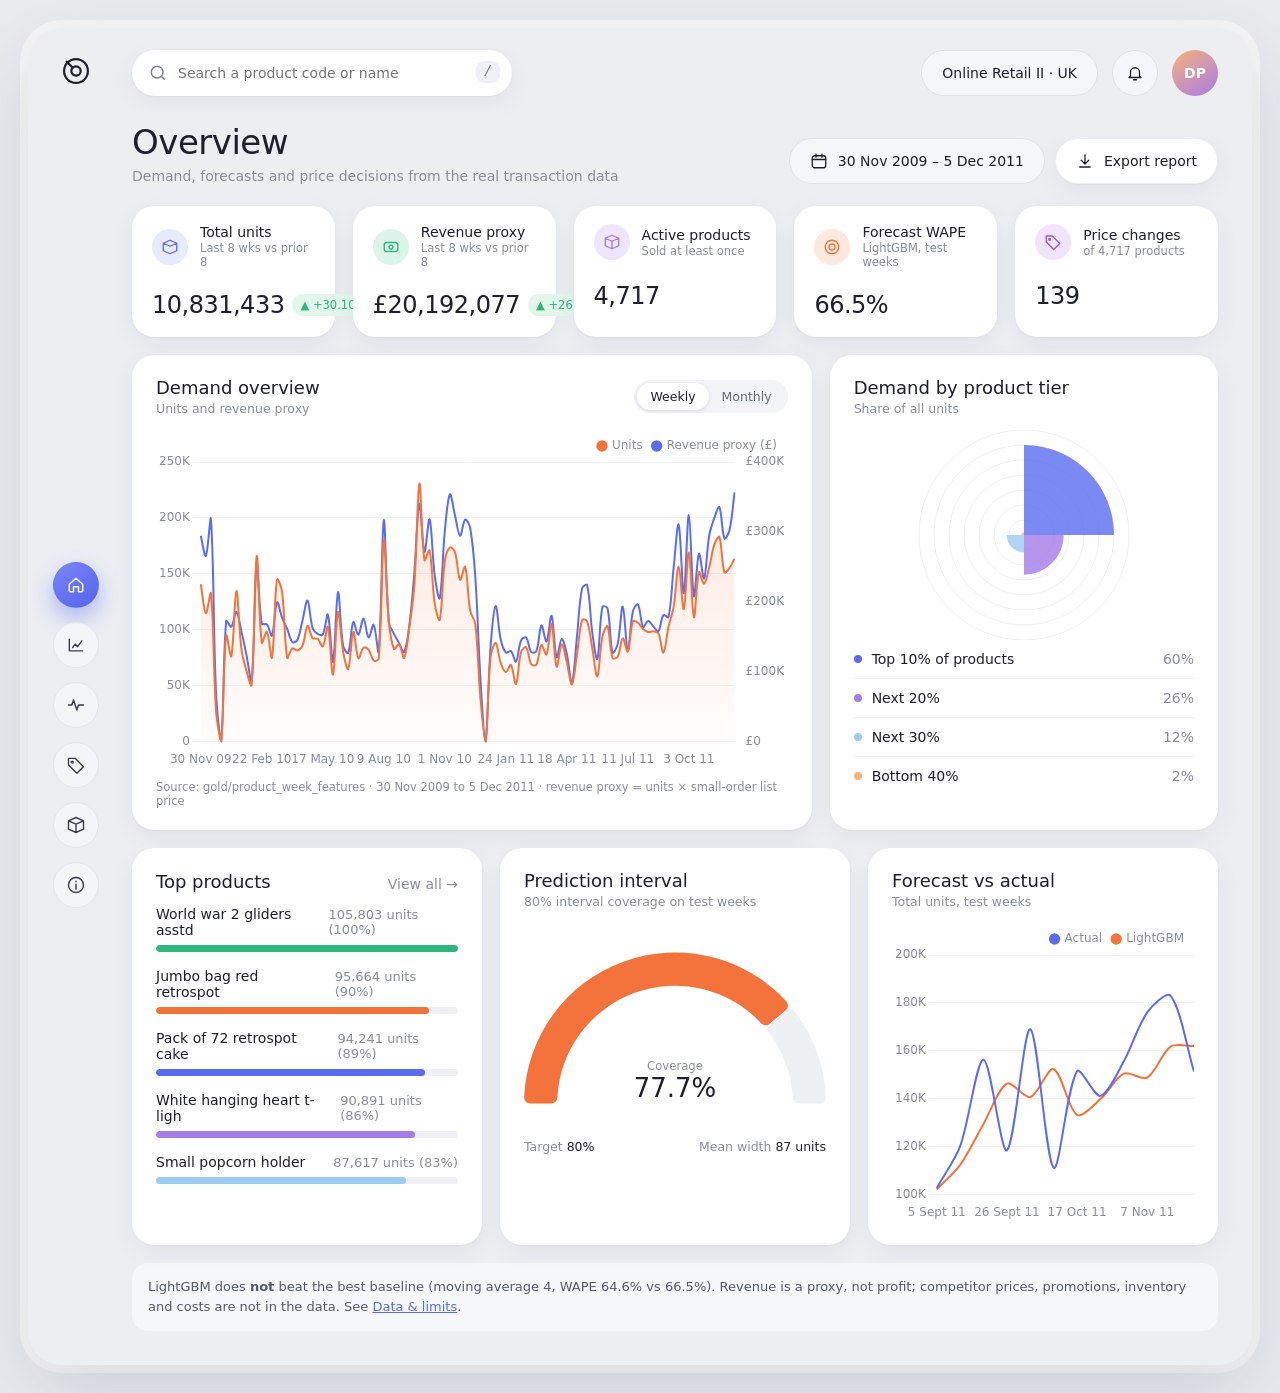
==== site/index.html @ 9e286042 "Add multi-page website dashboard (site/) with data export Co-Authored-By: Claude Sonnet 5.5 <noreply" ====
<!doctype html><html lang="en"><head><meta charset="utf-8"><meta name="viewport" content="width=device-width,initial-scale=1">
<title>Overview · Dynamic Pricing Analytics</title><link rel="stylesheet" href="assets/style.css">
<script src="vendor/chart.umd.js"></script><script src="data/overview.js"></script><script src="data/forecast.js"></script><script src="data/pricing.js"></script><script src="data/products.js"></script><script src="assets/app.js"></script></head><body>
<script src="assets/index.js"></script></body></html>
---- site/assets/style.css ----
:root{
  --bg:#e9eaee; --shell:#eceef2; --card:#fff; --ink:#1d1f2a; --muted:#8a8e9c; --line:#eef0f4;
  --orange:#f4733c; --indigo:#5b6cf0; --violet:#a77be8; --sky:#9ccbf4; --peach:#f8b27a; --green:#2fb67c; --red:#ef4d4d;
  --shadow:0 1px 2px rgba(30,35,60,.04),0 8px 24px rgba(30,35,60,.05);
  --radius:22px;
}
*{box-sizing:border-box}
html,body{margin:0;height:100%}
body{background:var(--bg);color:var(--ink);font-family:"Outfit","Urbanist","Inter",ui-sans-serif,system-ui,-apple-system,"Segoe UI",Roboto,sans-serif;font-size:14px;-webkit-font-smoothing:antialiased}
.stage{min-height:100%;padding:28px}
.shell{max-width:1480px;margin:0 auto;background:var(--shell);border-radius:34px;box-shadow:0 30px 70px rgba(40,45,70,.12),0 0 0 8px rgba(255,255,255,.55);display:grid;grid-template-columns:96px 1fr;min-height:calc(100vh - 56px);overflow:hidden}
.rail{display:flex;flex-direction:column;align-items:center;padding:26px 0;gap:14px}
.logo{width:34px;height:34px;margin-bottom:28px}
.rail nav{display:flex;flex-direction:column;gap:14px;margin:auto 0}
.nav-btn{width:46px;height:46px;border-radius:50%;background:#f4f5f8;border:1px solid #e3e5ec;display:grid;place-items:center;color:#3a3d4d;position:relative;transition:.2s;text-decoration:none}
.nav-btn:hover{background:#fff;transform:translateY(-1px)}
.nav-btn.active{background:linear-gradient(145deg,#7a86f6,#5563ee);color:#fff;border-color:transparent;box-shadow:0 10px 22px rgba(91,108,240,.45)}
.nav-btn svg{width:20px;height:20px;stroke:currentColor;fill:none;stroke-width:1.7;stroke-linecap:round;stroke-linejoin:round}
.nav-btn .tip{position:absolute;left:58px;background:#1d1f2a;color:#fff;padding:5px 10px;border-radius:8px;font-size:12px;white-space:nowrap;opacity:0;pointer-events:none;transition:.15s;z-index:20}
.nav-btn:hover .tip{opacity:1}
.main{padding:22px 34px 34px 8px;min-width:0}
.topbar{display:flex;align-items:center;gap:14px;margin-bottom:26px}
.search{flex:0 1 380px;position:relative}
.search input{width:100%;height:46px;border-radius:30px;border:0;background:#fff;padding:0 60px 0 46px;font:inherit;color:var(--ink);box-shadow:var(--shadow);outline:none}
.search svg{position:absolute;left:16px;top:13px;width:20px;height:20px;stroke:#7b7f8f;fill:none;stroke-width:1.7}
.search kbd{position:absolute;right:12px;top:11px;background:#f0f1f5;border-radius:8px;padding:3px 8px;font:12px inherit;color:#777b8a}
.results{position:absolute;top:52px;left:0;right:0;background:#fff;border-radius:18px;box-shadow:0 18px 40px rgba(30,35,60,.16);padding:6px;z-index:30;display:none;max-height:360px;overflow:auto}
.results a{display:flex;justify-content:space-between;gap:10px;padding:9px 12px;border-radius:12px;color:var(--ink);text-decoration:none}
.results a:hover{background:#f3f4f8}
.results small{color:var(--muted)}
.spacer{flex:1}
.pill{height:46px;border-radius:30px;background:#f5f6f9;border:1px solid #dfe1e8;padding:0 20px;display:inline-flex;align-items:center;gap:10px;font:inherit;color:var(--ink);cursor:default}
.pill.btn{cursor:pointer;background:#fff;box-shadow:var(--shadow);border-color:#eceef3}
.pill.btn:hover{background:#fafbff}
.pill svg{width:18px;height:18px;stroke:currentColor;fill:none;stroke-width:1.7;stroke-linecap:round;stroke-linejoin:round}
.round{width:46px;height:46px;padding:0;justify-content:center}
.avatar{width:46px;height:46px;border-radius:50%;background:linear-gradient(145deg,#f8b27a,#a77be8);color:#fff;display:grid;place-items:center;font-weight:600}
.page-head{display:flex;align-items:flex-end;justify-content:space-between;gap:20px;margin-bottom:22px;flex-wrap:wrap}
h1{font-size:34px;font-weight:500;margin:0;letter-spacing:-.5px}
.sub{color:var(--muted);margin-top:6px}
.page-actions{display:flex;gap:10px;flex-wrap:wrap}
.grid{display:grid;gap:18px}
.g5{grid-template-columns:repeat(5,1fr)}
.g4{grid-template-columns:repeat(4,1fr)}
.g3{grid-template-columns:repeat(3,1fr)}
.g2{grid-template-columns:1fr 1fr}
.g-wide{grid-template-columns:1.75fr 1fr}
.mt{margin-top:18px}
.card{background:var(--card);border-radius:var(--radius);padding:22px 24px;box-shadow:var(--shadow);min-width:0}
.card h3{font-size:18px;font-weight:500;margin:0}
.card-head{display:flex;align-items:center;justify-content:space-between;gap:12px;margin-bottom:14px}
.card-sub{color:var(--muted);font-size:12.5px;margin-top:3px}
.kpi{padding:18px 20px}
.kpi-top{display:flex;align-items:center;gap:12px}
.chip{width:36px;height:36px;border-radius:50%;display:grid;place-items:center;flex:none}
.chip svg{width:18px;height:18px;stroke:currentColor;fill:none;stroke-width:1.8;stroke-linecap:round;stroke-linejoin:round}
.chip.b{background:#e8ebfd;color:var(--indigo)} .chip.g{background:#dcf4ea;color:var(--green)}
.chip.p{background:#efe6fc;color:var(--violet)} .chip.o{background:#fde9de;color:var(--orange)} .chip.v{background:#f1e4fb;color:#9b59d0}
.kpi-name{font-size:14px}
.kpi-sub{font-size:11.5px;color:var(--muted);margin-top:1px}
.kpi-val{display:flex;align-items:center;justify-content:space-between;margin-top:22px;gap:8px}
.kpi-val b{font-size:24px;font-weight:500;letter-spacing:-.5px}
.kpi-val b i{font-style:normal;color:#a6a9b6}
.delta{font-size:11.5px;padding:4px 8px;border-radius:20px;display:inline-flex;gap:4px;align-items:center;white-space:nowrap}
.delta.up{background:#e3f6ec;color:var(--green)} .delta.down{background:#fde7e7;color:var(--red)} .delta.flat{background:#eef0f4;color:var(--muted)}
.seg{display:inline-flex;background:#f3f4f8;border-radius:20px;padding:3px}
.seg button{border:0;background:transparent;font:inherit;font-size:12.5px;padding:6px 13px;border-radius:17px;color:#666a7a;cursor:pointer}
.seg button.on{background:#fff;color:var(--ink);box-shadow:0 1px 4px rgba(30,35,60,.12)}
select,.select{height:36px;border-radius:18px;border:1px solid #e3e5ec;background:#fff;padding:0 14px;font:inherit;font-size:13px;color:var(--ink);outline:none}
.chart{position:relative;height:300px}
.chart.sm{height:210px} .chart.lg{height:340px}
.legend{display:flex;flex-direction:column;gap:0}
.legend .row{display:flex;align-items:center;gap:10px;padding:11px 0;border-bottom:1px solid var(--line)}
.legend .row:last-child{border:0}
.legend .dot{width:8px;height:8px;border-radius:50%}
.legend .row span:last-child{margin-left:auto;color:var(--muted)}
.bars{display:flex;flex-direction:column;gap:16px}
.bar-row .l{display:flex;justify-content:space-between;align-items:center;margin-bottom:7px;gap:10px}
.bar-row .l b{font-weight:500}
.bar-row .l span{color:var(--muted);font-size:13px}
.track{height:7px;border-radius:6px;background:#eef0f4;overflow:hidden}
.fill{height:100%;border-radius:6px}
.gauge{position:relative;height:210px}
.gauge-center{position:absolute;left:0;right:0;bottom:30px;text-align:center}
.gauge-center small{color:var(--muted);display:block}
.gauge-center b{font-size:26px;font-weight:500}
.gauge-foot{display:flex;justify-content:space-between;color:var(--muted);font-size:12.5px;margin-top:6px}
.gauge-foot b{color:var(--ink);font-weight:500}
table{width:100%;border-collapse:collapse}
th{font-weight:400;color:var(--muted);text-align:left;font-size:12.5px;padding:10px 12px;border-bottom:1px solid var(--line);white-space:nowrap;cursor:pointer;user-select:none}
th.num,td.num{text-align:right}
td{padding:12px;border-bottom:1px solid var(--line);font-size:13.5px}
tbody tr{cursor:pointer;transition:.12s}
tbody tr:hover{background:#f7f8fc}
tbody tr.sel{background:#eef0fe}
.tag{display:inline-block;padding:3px 10px;border-radius:14px;font-size:12px}
.tag.hold{background:#eef0f4;color:#666a7a}.tag.up{background:#e3f6ec;color:var(--green)}.tag.down{background:#fde9de;color:#d4561f}
.tag.High{background:#e3f6ec;color:var(--green)}.tag.Medium{background:#fff1d6;color:#b47a0c}.tag.Low{background:#fde7e7;color:var(--red)}
.table-wrap{overflow:auto;max-height:560px}
.toolbar{display:flex;gap:10px;align-items:center;flex-wrap:wrap;margin-bottom:14px}
.toolbar input[type=text]{height:36px;border-radius:18px;border:1px solid #e3e5ec;padding:0 14px;font:inherit;font-size:13px;min-width:210px;outline:none}
.pager{display:flex;align-items:center;gap:10px;justify-content:flex-end;margin-top:12px;color:var(--muted);font-size:12.5px}
.pager button{border:1px solid #e3e5ec;background:#fff;border-radius:16px;height:32px;padding:0 14px;font:inherit;cursor:pointer}
.pager button:disabled{opacity:.4;cursor:default}
.note{background:#f6f7fb;border-radius:16px;padding:14px 16px;color:#555a6b;line-height:1.55;font-size:13px}
.note.warn{background:#fff6e8;color:#7a5410}
.stat-line{display:flex;justify-content:space-between;padding:11px 0;border-bottom:1px solid var(--line)}
.stat-line:last-child{border:0}.stat-line span:first-child{color:var(--muted)}
.range{width:100%;accent-color:var(--indigo)}
.sim-out{display:grid;grid-template-columns:1fr 1fr;gap:12px;margin-top:14px}
.sim-out div{background:#f6f7fb;border-radius:16px;padding:12px 14px}
.sim-out small{color:var(--muted);display:block;margin-bottom:4px}.sim-out b{font-weight:500;font-size:19px}
.badge-ok{color:var(--green)}.badge-no{color:var(--red)}
.src{color:var(--muted);font-size:11.5px;margin-top:10px}
.empty{color:var(--muted);padding:40px;text-align:center}
@media(max-width:1200px){.g5{grid-template-columns:repeat(3,1fr)}.g-wide,.g3,.g2,.g4{grid-template-columns:1fr 1fr}}
@media(max-width:820px){.stage{padding:0}.shell{border-radius:0;grid-template-columns:1fr;box-shadow:none}.rail{flex-direction:row;padding:12px;justify-content:center}.rail nav{flex-direction:row;margin:0}.logo{display:none}.main{padding:12px 16px 30px}.g5,.g-wide,.g3,.g2,.g4{grid-template-columns:1fr}.search{flex:1}.topbar .pill:not(.round):not(.btn){display:none}h1{font-size:28px}}
a{color:var(--indigo)}
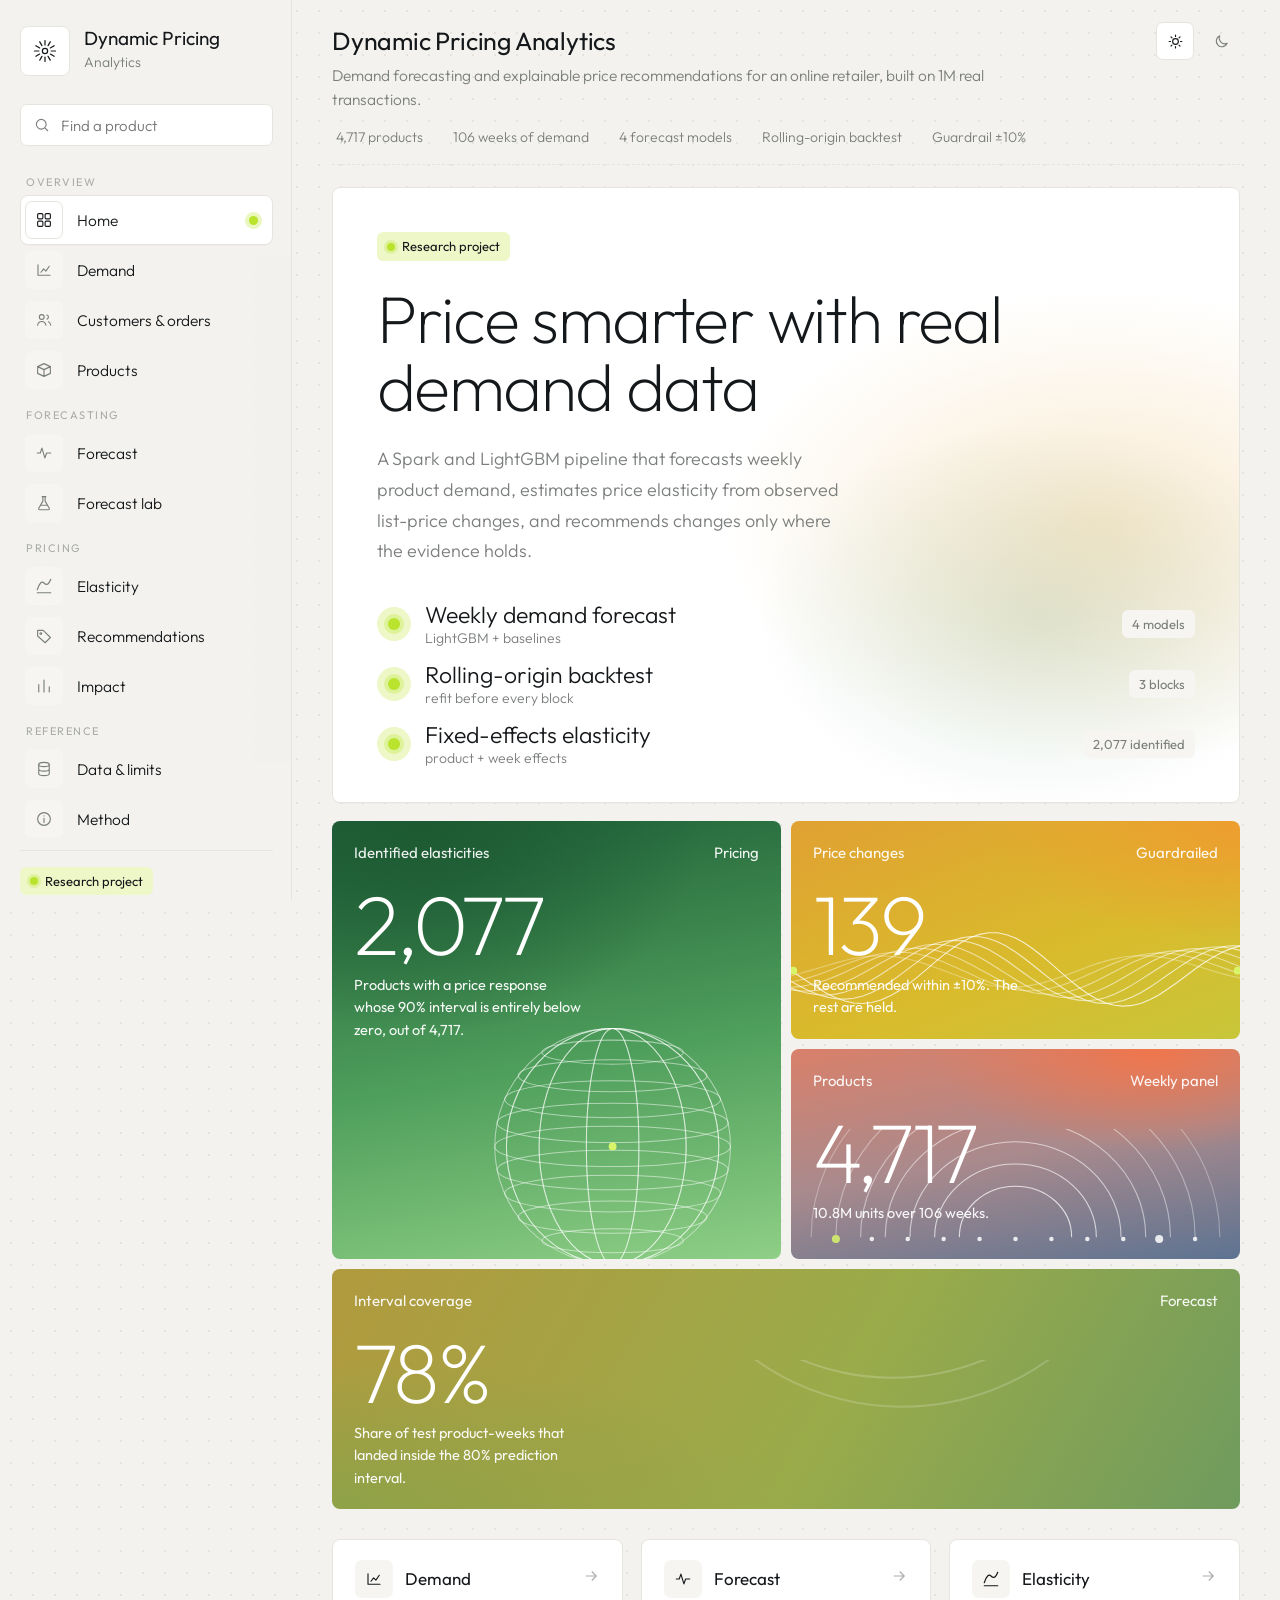
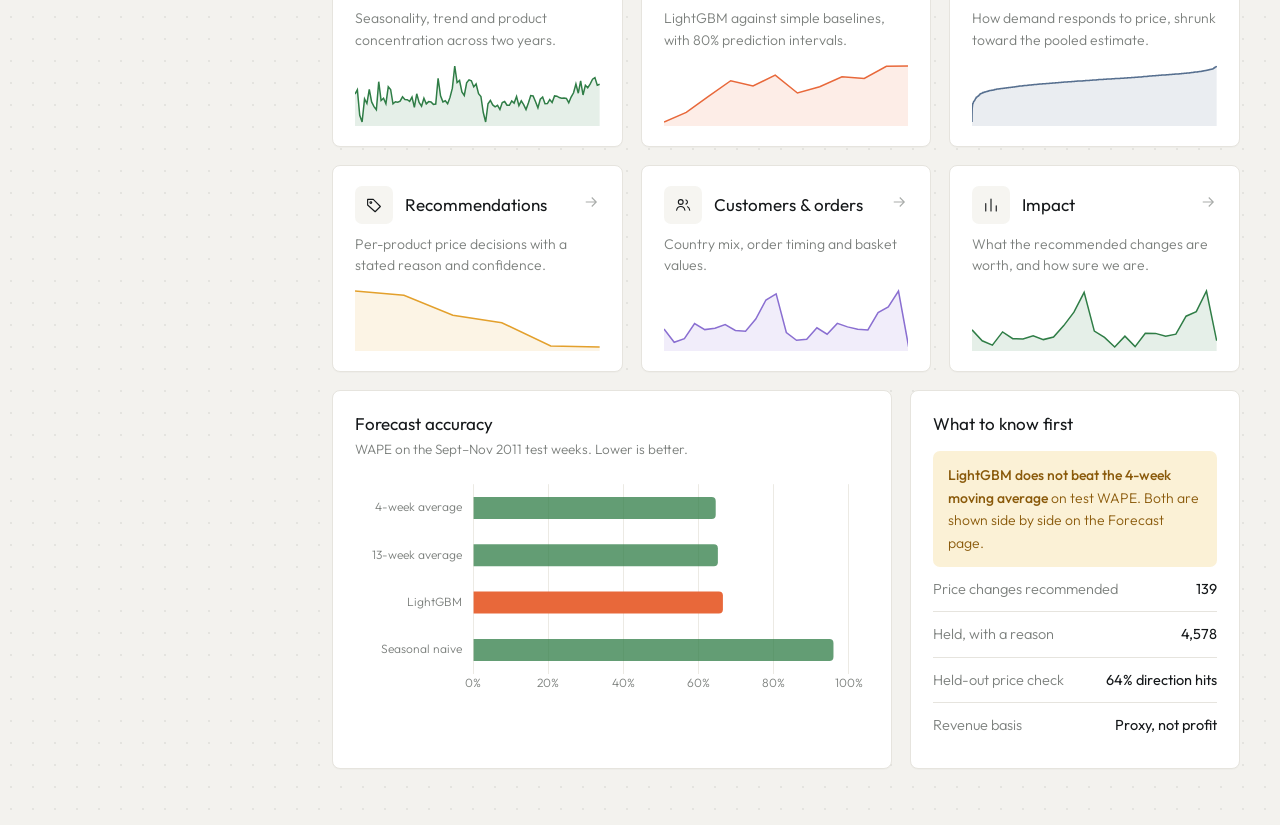
==== commit 58a48681: "Redesign website: 11 pages, new theme, light/dark, many more visuals Co-Authored-By: Claude Sonnet 5" ====
--- a/site/index.html
+++ b/site/index.html
@@ -1,4 +1 @@
-<!doctype html><html lang="en"><head><meta charset="utf-8"><meta name="viewport" content="width=device-width,initial-scale=1">
-<title>Overview · Dynamic Pricing Analytics</title><link rel="stylesheet" href="assets/style.css">
-<script src="vendor/chart.umd.js"></script><script src="data/overview.js"></script><script src="data/forecast.js"></script><script src="data/pricing.js"></script><script src="data/products.js"></script><script src="assets/app.js"></script></head><body>
-<script src="assets/index.js"></script></body></html>
+<!doctype html><html lang="en"><head><meta charset="utf-8"><meta name="viewport" content="width=device-width,initial-scale=1"><title>Home · Dynamic Pricing Analytics</title><link rel="preconnect" href="https://fonts.googleapis.com"><link rel="stylesheet" href="https://fonts.googleapis.com/css2?family=Outfit:wght@200;300;400;500&display=swap"><link rel="stylesheet" href="assets/style.css"><script src="vendor/chart.umd.js"></script><script src="data/overview.js"></script><script src="data/forecast.js"></script><script src="data/pricing.js"></script><script src="data/customers.js"></script><script src="data/search.js"></script><script src="assets/app.js"></script></head><body><script src="assets/index.js"></script></body></html>
--- a/site/assets/style.css
+++ b/site/assets/style.css
@@ -1,118 +1,159 @@
+/* Layout concept: quiet warm-paper workspace, labelled sidebar, thin light type, gradient stat tiles with line art. */
 :root{
-  --bg:#e9eaee; --shell:#eceef2; --card:#fff; --ink:#1d1f2a; --muted:#8a8e9c; --line:#eef0f4;
-  --orange:#f4733c; --indigo:#5b6cf0; --violet:#a77be8; --sky:#9ccbf4; --peach:#f8b27a; --green:#2fb67c; --red:#ef4d4d;
-  --shadow:0 1px 2px rgba(30,35,60,.04),0 8px 24px rgba(30,35,60,.05);
-  --radius:22px;
+  --bg:#f3f2ee; --dot:rgba(30,35,30,.07); --card:#ffffff; --soft:#f6f5f1; --border:#e6e4de; --grid:#eceae4;
+  --ink:#15181a; --muted:#7b7f7c; --faint:#a9acaa;
+  --lime:#b9e32d; --lime-soft:#eef7c8; --green:#2f7d46; --green-d:#1e5a33; --orange:#e8683a; --amber:#e3a02c; --slate:#566f8f; --red:#d4453d; --violet:#8a6fd1;
+  --warn-bg:#fbf1d6; --warn-ink:#8a5a0b; --ok-bg:#e5f3dc; --ok-ink:#2c6a2f; --bad-bg:#fbe4e1; --bad-ink:#a83630;
+  --tile-text:#fff; --shadow:0 1px 0 rgba(20,25,20,.02);
+  --font:"Outfit","Urbanist","Inter",ui-sans-serif,system-ui,-apple-system,"Segoe UI",Roboto,sans-serif;
 }
+@media (prefers-color-scheme: dark){:root:not([data-theme="light"]){
+  --bg:#111312; --dot:rgba(255,255,255,.055); --card:#191c1a; --soft:#1f2321; --border:#2a2f2c; --grid:#262b28;
+  --ink:#eceee9; --muted:#8f958f; --faint:#6b716c;
+  --lime:#c4ec3a; --lime-soft:#2b3315; --green:#5fb877; --green-d:#7fd196; --orange:#f07d52; --amber:#eab04a; --slate:#8aa6c9; --red:#ef6a61; --violet:#a891e6;
+  --warn-bg:#2f2813; --warn-ink:#e8c46c; --ok-bg:#1d2d1d; --ok-ink:#9bd69b; --bad-bg:#33201e; --bad-ink:#f09a93; --shadow:none; color-scheme:dark}}
+:root[data-theme="dark"]{
+  --bg:#111312; --dot:rgba(255,255,255,.055); --card:#191c1a; --soft:#1f2321; --border:#2a2f2c; --grid:#262b28;
+  --ink:#eceee9; --muted:#8f958f; --faint:#6b716c;
+  --lime:#c4ec3a; --lime-soft:#2b3315; --green:#5fb877; --green-d:#7fd196; --orange:#f07d52; --amber:#eab04a; --slate:#8aa6c9; --red:#ef6a61; --violet:#a891e6;
+  --warn-bg:#2f2813; --warn-ink:#e8c46c; --ok-bg:#1d2d1d; --ok-ink:#9bd69b; --bad-bg:#33201e; --bad-ink:#f09a93; --shadow:none; color-scheme:dark}
 *{box-sizing:border-box}
-html,body{margin:0;height:100%}
-body{background:var(--bg);color:var(--ink);font-family:"Outfit","Urbanist","Inter",ui-sans-serif,system-ui,-apple-system,"Segoe UI",Roboto,sans-serif;font-size:14px;-webkit-font-smoothing:antialiased}
-.stage{min-height:100%;padding:28px}
-.shell{max-width:1480px;margin:0 auto;background:var(--shell);border-radius:34px;box-shadow:0 30px 70px rgba(40,45,70,.12),0 0 0 8px rgba(255,255,255,.55);display:grid;grid-template-columns:96px 1fr;min-height:calc(100vh - 56px);overflow:hidden}
-.rail{display:flex;flex-direction:column;align-items:center;padding:26px 0;gap:14px}
-.logo{width:34px;height:34px;margin-bottom:28px}
-.rail nav{display:flex;flex-direction:column;gap:14px;margin:auto 0}
-.nav-btn{width:46px;height:46px;border-radius:50%;background:#f4f5f8;border:1px solid #e3e5ec;display:grid;place-items:center;color:#3a3d4d;position:relative;transition:.2s;text-decoration:none}
-.nav-btn:hover{background:#fff;transform:translateY(-1px)}
-.nav-btn.active{background:linear-gradient(145deg,#7a86f6,#5563ee);color:#fff;border-color:transparent;box-shadow:0 10px 22px rgba(91,108,240,.45)}
-.nav-btn svg{width:20px;height:20px;stroke:currentColor;fill:none;stroke-width:1.7;stroke-linecap:round;stroke-linejoin:round}
-.nav-btn .tip{position:absolute;left:58px;background:#1d1f2a;color:#fff;padding:5px 10px;border-radius:8px;font-size:12px;white-space:nowrap;opacity:0;pointer-events:none;transition:.15s;z-index:20}
-.nav-btn:hover .tip{opacity:1}
-.main{padding:22px 34px 34px 8px;min-width:0}
-.topbar{display:flex;align-items:center;gap:14px;margin-bottom:26px}
-.search{flex:0 1 380px;position:relative}
-.search input{width:100%;height:46px;border-radius:30px;border:0;background:#fff;padding:0 60px 0 46px;font:inherit;color:var(--ink);box-shadow:var(--shadow);outline:none}
-.search svg{position:absolute;left:16px;top:13px;width:20px;height:20px;stroke:#7b7f8f;fill:none;stroke-width:1.7}
-.search kbd{position:absolute;right:12px;top:11px;background:#f0f1f5;border-radius:8px;padding:3px 8px;font:12px inherit;color:#777b8a}
-.results{position:absolute;top:52px;left:0;right:0;background:#fff;border-radius:18px;box-shadow:0 18px 40px rgba(30,35,60,.16);padding:6px;z-index:30;display:none;max-height:360px;overflow:auto}
-.results a{display:flex;justify-content:space-between;gap:10px;padding:9px 12px;border-radius:12px;color:var(--ink);text-decoration:none}
-.results a:hover{background:#f3f4f8}
-.results small{color:var(--muted)}
-.spacer{flex:1}
-.pill{height:46px;border-radius:30px;background:#f5f6f9;border:1px solid #dfe1e8;padding:0 20px;display:inline-flex;align-items:center;gap:10px;font:inherit;color:var(--ink);cursor:default}
-.pill.btn{cursor:pointer;background:#fff;box-shadow:var(--shadow);border-color:#eceef3}
-.pill.btn:hover{background:#fafbff}
-.pill svg{width:18px;height:18px;stroke:currentColor;fill:none;stroke-width:1.7;stroke-linecap:round;stroke-linejoin:round}
-.round{width:46px;height:46px;padding:0;justify-content:center}
-.avatar{width:46px;height:46px;border-radius:50%;background:linear-gradient(145deg,#f8b27a,#a77be8);color:#fff;display:grid;place-items:center;font-weight:600}
-.page-head{display:flex;align-items:flex-end;justify-content:space-between;gap:20px;margin-bottom:22px;flex-wrap:wrap}
-h1{font-size:34px;font-weight:500;margin:0;letter-spacing:-.5px}
-.sub{color:var(--muted);margin-top:6px}
-.page-actions{display:flex;gap:10px;flex-wrap:wrap}
-.grid{display:grid;gap:18px}
-.g5{grid-template-columns:repeat(5,1fr)}
-.g4{grid-template-columns:repeat(4,1fr)}
-.g3{grid-template-columns:repeat(3,1fr)}
-.g2{grid-template-columns:1fr 1fr}
-.g-wide{grid-template-columns:1.75fr 1fr}
-.mt{margin-top:18px}
-.card{background:var(--card);border-radius:var(--radius);padding:22px 24px;box-shadow:var(--shadow);min-width:0}
-.card h3{font-size:18px;font-weight:500;margin:0}
-.card-head{display:flex;align-items:center;justify-content:space-between;gap:12px;margin-bottom:14px}
-.card-sub{color:var(--muted);font-size:12.5px;margin-top:3px}
-.kpi{padding:18px 20px}
-.kpi-top{display:flex;align-items:center;gap:12px}
-.chip{width:36px;height:36px;border-radius:50%;display:grid;place-items:center;flex:none}
-.chip svg{width:18px;height:18px;stroke:currentColor;fill:none;stroke-width:1.8;stroke-linecap:round;stroke-linejoin:round}
-.chip.b{background:#e8ebfd;color:var(--indigo)} .chip.g{background:#dcf4ea;color:var(--green)}
-.chip.p{background:#efe6fc;color:var(--violet)} .chip.o{background:#fde9de;color:var(--orange)} .chip.v{background:#f1e4fb;color:#9b59d0}
-.kpi-name{font-size:14px}
-.kpi-sub{font-size:11.5px;color:var(--muted);margin-top:1px}
-.kpi-val{display:flex;align-items:center;justify-content:space-between;margin-top:22px;gap:8px}
-.kpi-val b{font-size:24px;font-weight:500;letter-spacing:-.5px}
-.kpi-val b i{font-style:normal;color:#a6a9b6}
-.delta{font-size:11.5px;padding:4px 8px;border-radius:20px;display:inline-flex;gap:4px;align-items:center;white-space:nowrap}
-.delta.up{background:#e3f6ec;color:var(--green)} .delta.down{background:#fde7e7;color:var(--red)} .delta.flat{background:#eef0f4;color:var(--muted)}
-.seg{display:inline-flex;background:#f3f4f8;border-radius:20px;padding:3px}
-.seg button{border:0;background:transparent;font:inherit;font-size:12.5px;padding:6px 13px;border-radius:17px;color:#666a7a;cursor:pointer}
-.seg button.on{background:#fff;color:var(--ink);box-shadow:0 1px 4px rgba(30,35,60,.12)}
-select,.select{height:36px;border-radius:18px;border:1px solid #e3e5ec;background:#fff;padding:0 14px;font:inherit;font-size:13px;color:var(--ink);outline:none}
-.chart{position:relative;height:300px}
-.chart.sm{height:210px} .chart.lg{height:340px}
-.legend{display:flex;flex-direction:column;gap:0}
-.legend .row{display:flex;align-items:center;gap:10px;padding:11px 0;border-bottom:1px solid var(--line)}
-.legend .row:last-child{border:0}
-.legend .dot{width:8px;height:8px;border-radius:50%}
-.legend .row span:last-child{margin-left:auto;color:var(--muted)}
-.bars{display:flex;flex-direction:column;gap:16px}
-.bar-row .l{display:flex;justify-content:space-between;align-items:center;margin-bottom:7px;gap:10px}
-.bar-row .l b{font-weight:500}
-.bar-row .l span{color:var(--muted);font-size:13px}
-.track{height:7px;border-radius:6px;background:#eef0f4;overflow:hidden}
-.fill{height:100%;border-radius:6px}
-.gauge{position:relative;height:210px}
-.gauge-center{position:absolute;left:0;right:0;bottom:30px;text-align:center}
-.gauge-center small{color:var(--muted);display:block}
-.gauge-center b{font-size:26px;font-weight:500}
-.gauge-foot{display:flex;justify-content:space-between;color:var(--muted);font-size:12.5px;margin-top:6px}
-.gauge-foot b{color:var(--ink);font-weight:500}
+html,body{margin:0;min-height:100%}
+body{background-color:var(--bg);background-image:radial-gradient(var(--dot) 1px,transparent 1px);background-size:22px 22px;color:var(--ink);font-family:var(--font);font-weight:300;font-size:15px;line-height:1.55;-webkit-font-smoothing:antialiased}
+a{color:var(--green);text-decoration:none}a:hover{text-decoration:underline}
+b,strong{font-weight:500}
+.app{display:grid;grid-template-columns:292px minmax(0,1fr);min-height:100vh}
+.side{padding:26px 18px 22px 20px;display:flex;flex-direction:column;gap:6px;position:sticky;top:0;height:100vh;overflow:auto;border-right:1px solid var(--border);background:color-mix(in srgb,var(--bg) 88%,transparent)}
+.brand{display:flex;align-items:center;gap:14px;margin-bottom:22px;color:inherit;text-decoration:none}
+.brand-mark{width:50px;height:50px;border-radius:8px;border:1px solid var(--border);background:var(--card);display:grid;place-items:center;flex:none}
+.brand-mark svg{width:28px;height:28px;stroke:var(--ink);fill:none;stroke-width:1.4;stroke-linecap:round}
+.brand b{display:block;font-size:19px;font-weight:400;line-height:1.15}
+.brand small{color:var(--muted);font-size:14px}
+.nav-label{font-size:11px;letter-spacing:.14em;text-transform:uppercase;color:var(--faint);margin:16px 6px 4px;font-weight:400}
+.nav a{display:flex;align-items:center;gap:14px;padding:6px 10px 6px 4px;border-radius:8px;color:var(--ink);text-decoration:none;border:1px solid transparent;font-size:15.5px;position:relative}
+.nav a .ico{width:42px;height:42px;border-radius:7px;background:var(--soft);display:grid;place-items:center;flex:none;border:1px solid transparent}
+.nav a svg{width:18px;height:18px;stroke:var(--muted);fill:none;stroke-width:1.5;stroke-linecap:round;stroke-linejoin:round}
+.nav a:hover{background:color-mix(in srgb,var(--card) 60%,transparent)}
+.nav a.on{background:var(--card);border-color:var(--border);box-shadow:var(--shadow)}
+.nav a.on .ico{background:var(--card);border-color:var(--border)}
+.nav a.on svg{stroke:var(--ink)}
+.nav a.on::after{content:"";position:absolute;right:14px;width:9px;height:9px;border-radius:50%;background:var(--lime);box-shadow:0 0 0 4px color-mix(in srgb,var(--lime) 30%,transparent)}
+.side-foot{margin-top:auto;padding-top:16px;border-top:1px solid var(--border);display:grid;gap:8px;color:var(--muted);font-size:13.5px}
+.chip{display:inline-flex;align-items:center;gap:7px;background:var(--lime-soft);color:var(--ink);border-radius:6px;padding:4px 10px;font-size:13px;font-weight:400;white-space:nowrap}
+.chip::before{content:"";width:8px;height:8px;border-radius:50%;background:var(--lime);box-shadow:0 0 0 3px color-mix(in srgb,var(--lime) 28%,transparent)}
+.chip.warn{background:var(--warn-bg);color:var(--warn-ink)}.chip.warn::before{background:var(--amber);box-shadow:none}
+.chip.grey{background:var(--soft);color:var(--muted)}.chip.grey::before{background:var(--faint);box-shadow:none}
+.chip.plain::before{display:none}
+.main{padding:22px 40px 56px;min-width:0}
+.head{display:flex;justify-content:space-between;align-items:flex-start;gap:20px;margin-bottom:6px}
+.head h1{font-size:25px;font-weight:400;margin:0 0 2px;letter-spacing:-.2px}
+.head p{margin:0;color:var(--muted);font-size:15.5px;max-width:720px}
+.theme{display:flex;gap:8px;flex:none}
+.theme button{width:38px;height:38px;border-radius:7px;border:1px solid transparent;background:transparent;display:grid;place-items:center;cursor:pointer;color:var(--muted)}
+.theme button.on{background:var(--card);border-color:var(--border);color:var(--ink)}
+.theme svg{width:17px;height:17px;stroke:currentColor;fill:none;stroke-width:1.6;stroke-linecap:round;stroke-linejoin:round}
+.tags{display:flex;gap:6px 22px;flex-wrap:wrap;color:var(--muted);font-size:14px;padding:10px 0 16px;border-bottom:1px dashed var(--border);margin-bottom:22px}
+.tags span{padding:0 4px}
+.grid{display:grid;gap:18px}.g2{grid-template-columns:repeat(2,minmax(0,1fr))}.g3{grid-template-columns:repeat(3,minmax(0,1fr))}.g4{grid-template-columns:repeat(4,minmax(0,1fr))}.g5{grid-template-columns:repeat(5,minmax(0,1fr))}
+.g-wide{grid-template-columns:minmax(0,1.7fr) minmax(0,1fr)}.g-wide-r{grid-template-columns:minmax(0,1fr) minmax(0,1.7fr)}
+.mt{margin-top:18px}.mt2{margin-top:30px}
+.card{background:var(--card);border:1px solid var(--border);border-radius:8px;padding:20px 22px;min-width:0;box-shadow:var(--shadow)}
+.card h3{margin:0;font-size:17px;font-weight:400}
+.card .sub{color:var(--muted);font-size:13.5px;margin-top:2px}
+.card-head{display:flex;justify-content:space-between;align-items:flex-start;gap:12px;margin-bottom:14px}
+.card.flat{background:transparent;border-style:dashed}
+.banner{display:flex;gap:18px;align-items:center;padding:18px 22px}
+.banner .ic{width:46px;height:46px;border-radius:7px;background:var(--warn-bg);color:var(--warn-ink);display:grid;place-items:center;flex:none}
+.banner .ic svg{width:22px;height:22px;stroke:currentColor;fill:none;stroke-width:1.5;stroke-linecap:round;stroke-linejoin:round}
+.banner p{margin:0;color:var(--muted);font-size:15px}.banner p b{color:var(--ink)}
+.strip{display:flex;gap:16px;align-items:center;padding:12px 18px;color:var(--muted);font-size:15px}
+.chart{position:relative;height:300px}.chart.sm{height:220px}.chart.lg{height:360px}.chart.xs{height:150px}
+.src{color:var(--faint);font-size:12.5px;margin-top:10px}
+.legend{display:flex;flex-direction:column}
+.legend .row{display:flex;align-items:center;gap:10px;padding:10px 0;border-bottom:1px solid var(--border);font-size:14.5px}
+.legend .row:last-child{border:0}.legend .dot{width:9px;height:9px;border-radius:50%;flex:none}.legend .row span:last-child{margin-left:auto;color:var(--muted)}
+.bars{display:grid;gap:15px}.bar-row .l{display:flex;justify-content:space-between;gap:10px;font-size:14.5px;margin-bottom:6px}.bar-row .l span{color:var(--muted)}
+.track{height:6px;border-radius:4px;background:var(--soft);overflow:hidden}.fill{height:100%;border-radius:4px}
+.stat-line{display:flex;justify-content:space-between;gap:14px;padding:11px 0;border-bottom:1px solid var(--border);font-size:14.5px}.stat-line:last-child{border:0}.stat-line span:first-child{color:var(--muted)}.stat-line b{font-weight:400;text-align:right}
+.note{background:var(--soft);border-radius:7px;padding:13px 15px;font-size:14px;color:var(--muted);line-height:1.6}.note b{color:var(--ink)}
+.note.warn{background:var(--warn-bg);color:var(--warn-ink)}.note.warn b{color:inherit}
+.note.ok{background:var(--ok-bg);color:var(--ok-ink)}
+/* hero + tiles */
+.hero{display:grid;grid-template-columns:minmax(0,1.05fr) minmax(0,1.1fr);gap:18px;align-items:stretch}
+.hero-copy{padding:44px 44px 34px;position:relative;overflow:hidden;display:flex;flex-direction:column;gap:24px;background:radial-gradient(60% 55% at 85% 55%,color-mix(in srgb,var(--amber) 22%,transparent),transparent 70%),radial-gradient(45% 45% at 78% 70%,color-mix(in srgb,var(--green) 16%,transparent),transparent 70%),var(--card)}
+.hero-copy h2{font-size:clamp(40px,5.2vw,72px);line-height:1.02;font-weight:200;margin:0;letter-spacing:-1.6px}
+.hero-copy p.lead{font-size:18px;color:var(--muted);max-width:480px;margin:0;line-height:1.7}
+.feat{display:grid;gap:14px;margin-top:auto;padding-top:10px}
+.feat .r{display:flex;align-items:center;gap:14px;flex-wrap:wrap}
+.feat .dot{width:34px;height:34px;border-radius:50%;background:var(--lime-soft);display:grid;place-items:center;flex:none}
+.feat .dot::after{content:"";width:12px;height:12px;border-radius:50%;background:var(--lime);box-shadow:0 0 0 4px color-mix(in srgb,var(--lime) 30%,transparent)}
+.feat .t{font-size:23px;font-weight:300}.feat .s{color:var(--muted);font-size:14px}
+.tiles{display:grid;grid-template-columns:1fr 1fr;grid-auto-rows:minmax(150px,auto);gap:10px}
+.tile{position:relative;overflow:hidden;border-radius:8px;padding:20px 22px;color:var(--tile-text);min-height:210px;display:flex;flex-direction:column;isolation:isolate}
+.tile .k{display:flex;justify-content:space-between;font-size:15px;font-weight:400;opacity:.92}
+.tile .n{font-size:84px;font-weight:200;line-height:1;margin:18px 0 8px;letter-spacing:-3px}
+.tile .n.s{font-size:58px;letter-spacing:-2px}
+.tile .d{font-size:14.5px;font-weight:400;max-width:230px;opacity:.95}
+.tile svg.art{position:absolute;inset:auto 0 0 0;width:100%;height:62%;z-index:-1;pointer-events:none}
+.tile.tall{grid-row:span 2}.tile.wide{grid-column:span 2;min-height:190px}
+.tile.green{background:radial-gradient(90% 70% at 20% 0%,#1d5a33 0%,transparent 70%),linear-gradient(170deg,#1e5f37 0%,#4f9f5c 55%,#8fcf86 100%)}
+.tile.amber{background:radial-gradient(80% 80% at 100% 0%,#ee9d2f,transparent 70%),linear-gradient(160deg,#e0a132 0%,#d9bb2c 60%,#c8c63a 100%)}
+.tile.coral{background:radial-gradient(70% 70% at 80% 0%,#f0764c,transparent 70%),linear-gradient(170deg,#d9806a 0%,#a98a8d 50%,#5d7391 100%)}
+.tile.olive{background:radial-gradient(70% 90% at 0% 100%,#8ea248,transparent 70%),linear-gradient(120deg,#b19a3e 0%,#9aab4a 55%,#6f9b5e 100%)}
+.tile.slate{background:linear-gradient(150deg,#3e5877 0%,#5d7f9a 60%,#8aa9b4 100%)}
+.tile.plum{background:linear-gradient(150deg,#5a3f77 0%,#8a6fd1 60%,#c3a2e0 100%)}
+.tile.mini{min-height:150px;padding:16px 18px}.tile.mini .n{font-size:46px;margin:10px 0 4px;letter-spacing:-1.5px}
+/* link cards */
+.link-card{display:flex;flex-direction:column;gap:10px;color:inherit;text-decoration:none;transition:.15s}
+.link-card:hover{text-decoration:none;border-color:color-mix(in srgb,var(--green) 40%,var(--border));transform:translateY(-1px)}
+.link-card .top{display:flex;align-items:center;gap:12px}
+.link-card .ico{width:38px;height:38px;border-radius:7px;background:var(--soft);display:grid;place-items:center}
+.link-card .ico svg{width:18px;height:18px;stroke:var(--ink);fill:none;stroke-width:1.5;stroke-linecap:round;stroke-linejoin:round}
+.link-card h4{margin:0;font-size:17px;font-weight:400}.link-card p{margin:0;color:var(--muted);font-size:14px;min-height:42px}
+.link-card .go{margin-left:auto;color:var(--faint)}
+.spark{width:100%;height:64px;display:block}
+/* controls */
+select,input[type=text]{height:40px;border-radius:7px;border:1px solid var(--border);background:var(--card);color:var(--ink);padding:0 14px;font:inherit;font-weight:300;outline:none}
+select:focus,input[type=text]:focus{border-color:var(--green)}
+.picker{display:grid;grid-template-columns:1fr 1fr;gap:20px}.picker label{display:block;font-size:14px;color:var(--ink);margin-bottom:8px;font-weight:400}.picker select{width:100%;height:50px;font-size:15.5px}
+.seg{display:inline-flex;background:var(--soft);border-radius:7px;padding:3px;border:1px solid var(--border)}
+.seg button{border:0;background:transparent;font:inherit;font-size:13.5px;font-weight:400;padding:6px 14px;border-radius:5px;color:var(--muted);cursor:pointer}
+.seg button.on{background:var(--card);color:var(--ink);box-shadow:0 0 0 1px var(--border)}
 table{width:100%;border-collapse:collapse}
-th{font-weight:400;color:var(--muted);text-align:left;font-size:12.5px;padding:10px 12px;border-bottom:1px solid var(--line);white-space:nowrap;cursor:pointer;user-select:none}
-th.num,td.num{text-align:right}
-td{padding:12px;border-bottom:1px solid var(--line);font-size:13.5px}
-tbody tr{cursor:pointer;transition:.12s}
-tbody tr:hover{background:#f7f8fc}
-tbody tr.sel{background:#eef0fe}
-.tag{display:inline-block;padding:3px 10px;border-radius:14px;font-size:12px}
-.tag.hold{background:#eef0f4;color:#666a7a}.tag.up{background:#e3f6ec;color:var(--green)}.tag.down{background:#fde9de;color:#d4561f}
-.tag.High{background:#e3f6ec;color:var(--green)}.tag.Medium{background:#fff1d6;color:#b47a0c}.tag.Low{background:#fde7e7;color:var(--red)}
+th{font-weight:400;color:var(--muted);text-align:left;font-size:13px;padding:10px 12px;border-bottom:1px solid var(--border);white-space:nowrap;cursor:pointer;user-select:none}
+td{padding:11px 12px;border-bottom:1px solid var(--border);font-size:14.5px}th.num,td.num{text-align:right}
+tbody tr{cursor:pointer}tbody tr:hover{background:var(--soft)}tbody tr.sel{background:var(--lime-soft)}
 .table-wrap{overflow:auto;max-height:560px}
-.toolbar{display:flex;gap:10px;align-items:center;flex-wrap:wrap;margin-bottom:14px}
-.toolbar input[type=text]{height:36px;border-radius:18px;border:1px solid #e3e5ec;padding:0 14px;font:inherit;font-size:13px;min-width:210px;outline:none}
-.pager{display:flex;align-items:center;gap:10px;justify-content:flex-end;margin-top:12px;color:var(--muted);font-size:12.5px}
-.pager button{border:1px solid #e3e5ec;background:#fff;border-radius:16px;height:32px;padding:0 14px;font:inherit;cursor:pointer}
-.pager button:disabled{opacity:.4;cursor:default}
-.note{background:#f6f7fb;border-radius:16px;padding:14px 16px;color:#555a6b;line-height:1.55;font-size:13px}
-.note.warn{background:#fff6e8;color:#7a5410}
-.stat-line{display:flex;justify-content:space-between;padding:11px 0;border-bottom:1px solid var(--line)}
-.stat-line:last-child{border:0}.stat-line span:first-child{color:var(--muted)}
-.range{width:100%;accent-color:var(--indigo)}
-.sim-out{display:grid;grid-template-columns:1fr 1fr;gap:12px;margin-top:14px}
-.sim-out div{background:#f6f7fb;border-radius:16px;padding:12px 14px}
-.sim-out small{color:var(--muted);display:block;margin-bottom:4px}.sim-out b{font-weight:500;font-size:19px}
-.badge-ok{color:var(--green)}.badge-no{color:var(--red)}
-.src{color:var(--muted);font-size:11.5px;margin-top:10px}
-.empty{color:var(--muted);padding:40px;text-align:center}
-@media(max-width:1200px){.g5{grid-template-columns:repeat(3,1fr)}.g-wide,.g3,.g2,.g4{grid-template-columns:1fr 1fr}}
-@media(max-width:820px){.stage{padding:0}.shell{border-radius:0;grid-template-columns:1fr;box-shadow:none}.rail{flex-direction:row;padding:12px;justify-content:center}.rail nav{flex-direction:row;margin:0}.logo{display:none}.main{padding:12px 16px 30px}.g5,.g-wide,.g3,.g2,.g4{grid-template-columns:1fr}.search{flex:1}.topbar .pill:not(.round):not(.btn){display:none}h1{font-size:28px}}
-a{color:var(--indigo)}
+.tag{display:inline-block;padding:2px 9px;border-radius:5px;font-size:12.5px;font-weight:400}
+.tag.hold{background:var(--soft);color:var(--muted)}.tag.up{background:var(--ok-bg);color:var(--ok-ink)}.tag.down{background:#fbe6dc;color:#b4491f}
+:root[data-theme="dark"] .tag.down{background:#3a251c;color:#f0a07c}
+.tag.High{background:var(--ok-bg);color:var(--ok-ink)}.tag.Medium{background:var(--warn-bg);color:var(--warn-ink)}.tag.Low{background:var(--bad-bg);color:var(--bad-ink)}
+.toolbar{display:flex;gap:10px;align-items:center;flex-wrap:wrap;margin-bottom:14px}.toolbar input[type=text]{min-width:220px;flex:1}
+.pager{display:flex;align-items:center;gap:10px;justify-content:flex-end;margin-top:12px;color:var(--muted);font-size:13.5px}
+.pager button{border:1px solid var(--border);background:var(--card);color:var(--ink);border-radius:6px;height:32px;padding:0 14px;font:inherit;cursor:pointer}.pager button:disabled{opacity:.4;cursor:default}
+.range{width:100%;accent-color:var(--green)}
+.sim-out{display:grid;grid-template-columns:1fr 1fr;gap:10px;margin-top:12px}.sim-out div{background:var(--soft);border-radius:7px;padding:12px 14px}.sim-out small{display:block;color:var(--muted);font-size:12.5px}.sim-out b{font-size:22px;font-weight:300}
+.ok{color:var(--ok-ink)}.no{color:var(--bad-ink)}
+/* heatmap */
+.heat{display:grid;gap:3px;font-size:11.5px;color:var(--muted)}
+.heat .c{aspect-ratio:1;border-radius:3px;min-height:12px}.heat .rl{display:flex;align-items:center;padding-right:8px;white-space:nowrap}.heat .cl{text-align:center;overflow:visible;white-space:nowrap}
+.scale{display:flex;align-items:center;gap:8px;color:var(--faint);font-size:12px;margin-top:10px}.scale i{display:block;width:120px;height:8px;border-radius:4px}
+/* flow diagram */
+.flow{display:flex;gap:0;align-items:stretch;flex-wrap:wrap}.flow .step{flex:1 1 150px;border:1px solid var(--border);background:var(--card);padding:14px 16px;position:relative;margin-right:22px;border-radius:8px}
+.flow .step:last-child{margin-right:0}.flow .step::after{content:"→";position:absolute;right:-20px;top:50%;transform:translateY(-50%);color:var(--faint)}.flow .step:last-child::after{display:none}
+.flow .step b{display:block;font-weight:400;margin-bottom:4px}.flow .step small{color:var(--muted);font-size:13px;display:block}.flow .step i{display:block;font-style:normal;font-size:11px;letter-spacing:.12em;text-transform:uppercase;color:var(--faint);margin-bottom:6px}
+.timeline{position:relative;height:70px}.timeline .seg-bar{position:absolute;top:18px;height:30px;border-radius:6px;color:#fff;font-size:13px;display:flex;align-items:center;padding:0 12px;white-space:nowrap;overflow:hidden}
+.empty{color:var(--muted);padding:36px;text-align:center}
+.results{position:absolute;top:46px;left:0;right:0;background:var(--card);border:1px solid var(--border);border-radius:8px;box-shadow:0 18px 40px rgba(0,0,0,.14);padding:6px;z-index:40;display:none;max-height:340px;overflow:auto}
+.results a{display:flex;justify-content:space-between;gap:10px;padding:9px 12px;border-radius:6px;color:var(--ink)}.results a:hover{background:var(--soft);text-decoration:none}.results small{color:var(--muted)}
+.gsearch{position:relative;margin:0 0 10px}.gsearch input{width:100%;height:42px;padding-left:40px}.gsearch svg{position:absolute;left:13px;top:12px;width:18px;height:18px;stroke:var(--muted);fill:none;stroke-width:1.5}
+.menu-btn{display:none}
+@media(max-width:1280px){.g5{grid-template-columns:repeat(3,minmax(0,1fr))}.g4{grid-template-columns:repeat(2,minmax(0,1fr))}.hero{grid-template-columns:1fr}}
+@media(max-width:980px){.app{grid-template-columns:1fr}.side{position:static;height:auto;flex-direction:column;border-right:0;border-bottom:1px solid var(--border)}.nav{display:flex;flex-wrap:wrap;gap:4px}.nav-label{display:none}.nav a{padding:4px 10px 4px 4px}.nav a .ico{width:34px;height:34px}.nav a.on::after{display:none}.side-foot{display:none}.main{padding:18px 16px 40px;padding-left:max(16px,env(safe-area-inset-left,0px));padding-right:max(16px,env(safe-area-inset-right,0px))}.g-wide,.g-wide-r,.g3,.g2,.picker{grid-template-columns:1fr}.g5{grid-template-columns:repeat(2,minmax(0,1fr))}.hero-copy{padding:26px 22px}.tiles{grid-template-columns:1fr}.tile.tall,.tile.wide{grid-column:auto;grid-row:auto}.head{flex-wrap:wrap}}
+@media(max-width:560px){.g5,.g4{grid-template-columns:1fr}}
+@media(prefers-reduced-motion:reduce){*{transition:none!important}}
+.tile.mini svg.art{opacity:.4;height:78%}
+.feat .r{display:grid;grid-template-columns:34px minmax(0,1fr) auto;gap:14px;align-items:center}
+.feat .tt{display:flex;flex-direction:column;line-height:1.25}
+.nav a .ico{width:38px;height:38px}.nav a{padding:5px 10px 5px 4px}.nav-label{margin-top:12px}
+.chart.xl{height:430px}
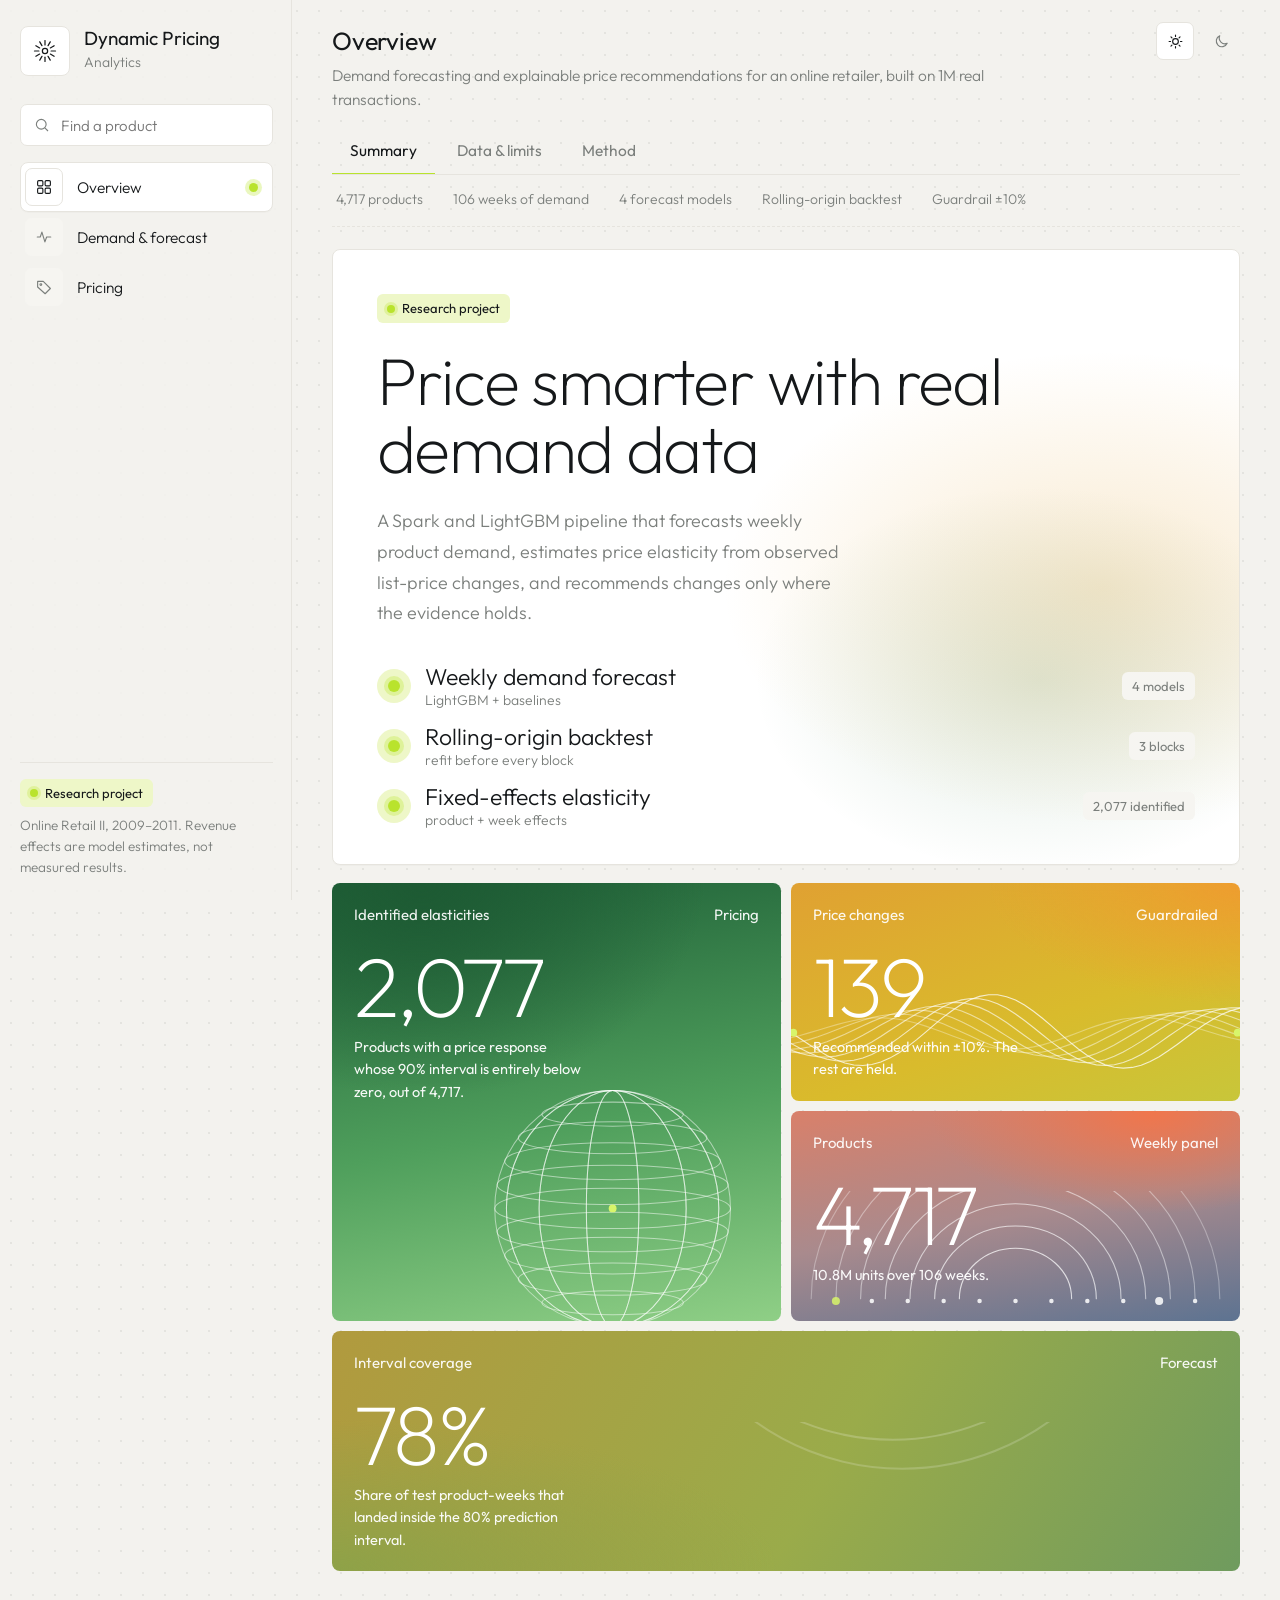
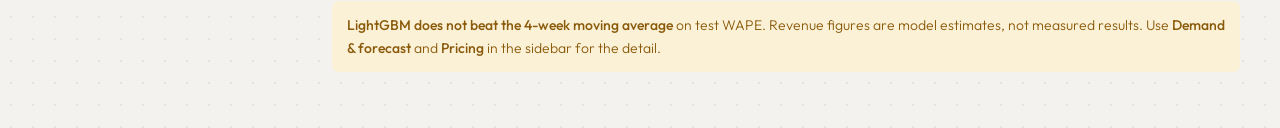
==== commit 2c99fca1: "Consolidate website into three tabbed pages and slim the overview Co-Authored-By: Claude Sonnet 5.5 " ====
--- a/site/index.html
+++ b/site/index.html
@@ -1 +1 @@
-<!doctype html><html lang="en"><head><meta charset="utf-8"><meta name="viewport" content="width=device-width,initial-scale=1"><title>Home · Dynamic Pricing Analytics</title><link rel="preconnect" href="https://fonts.googleapis.com"><link rel="stylesheet" href="https://fonts.googleapis.com/css2?family=Outfit:wght@200;300;400;500&display=swap"><link rel="stylesheet" href="assets/style.css"><script src="vendor/chart.umd.js"></script><script src="data/overview.js"></script><script src="data/forecast.js"></script><script src="data/pricing.js"></script><script src="data/customers.js"></script><script src="data/search.js"></script><script src="assets/app.js"></script></head><body><script src="assets/index.js"></script></body></html>
+<!doctype html><html lang="en"><head><meta charset="utf-8"><meta name="viewport" content="width=device-width,initial-scale=1"><title>Overview · Dynamic Pricing Analytics</title><link rel="preconnect" href="https://fonts.googleapis.com"><link rel="stylesheet" href="https://fonts.googleapis.com/css2?family=Outfit:wght@200;300;400;500&display=swap"><link rel="stylesheet" href="assets/style.css"><script src="vendor/chart.umd.js"></script><script src="data/overview.js"></script><script src="data/forecast.js"></script><script src="data/pricing.js"></script><script src="data/data.js"></script><script src="data/search.js"></script><script src="assets/app.js"></script></head><body><script src="assets/summary.js"></script><script src="assets/data.js"></script><script src="assets/about.js"></script><script src="assets/index.js"></script></body></html>
--- a/site/assets/style.css
+++ b/site/assets/style.css
@@ -157,3 +157,7 @@
 .feat .tt{display:flex;flex-direction:column;line-height:1.25}
 .nav a .ico{width:38px;height:38px}.nav a{padding:5px 10px 5px 4px}.nav-label{margin-top:12px}
 .chart.xl{height:430px}
+.tabs{display:flex;gap:4px;margin:16px 0 0;border-bottom:1px solid var(--border);overflow-x:auto}
+.tabs button{background:none;border:0;border-bottom:2px solid transparent;padding:11px 18px;font:inherit;font-weight:400;font-size:15.5px;color:var(--muted);cursor:pointer;margin-bottom:-1px;white-space:nowrap}
+.tabs button:hover{color:var(--ink)}.tabs button.on{color:var(--ink);border-bottom-color:var(--lime)}
+.tags{margin-top:0;padding-top:14px}
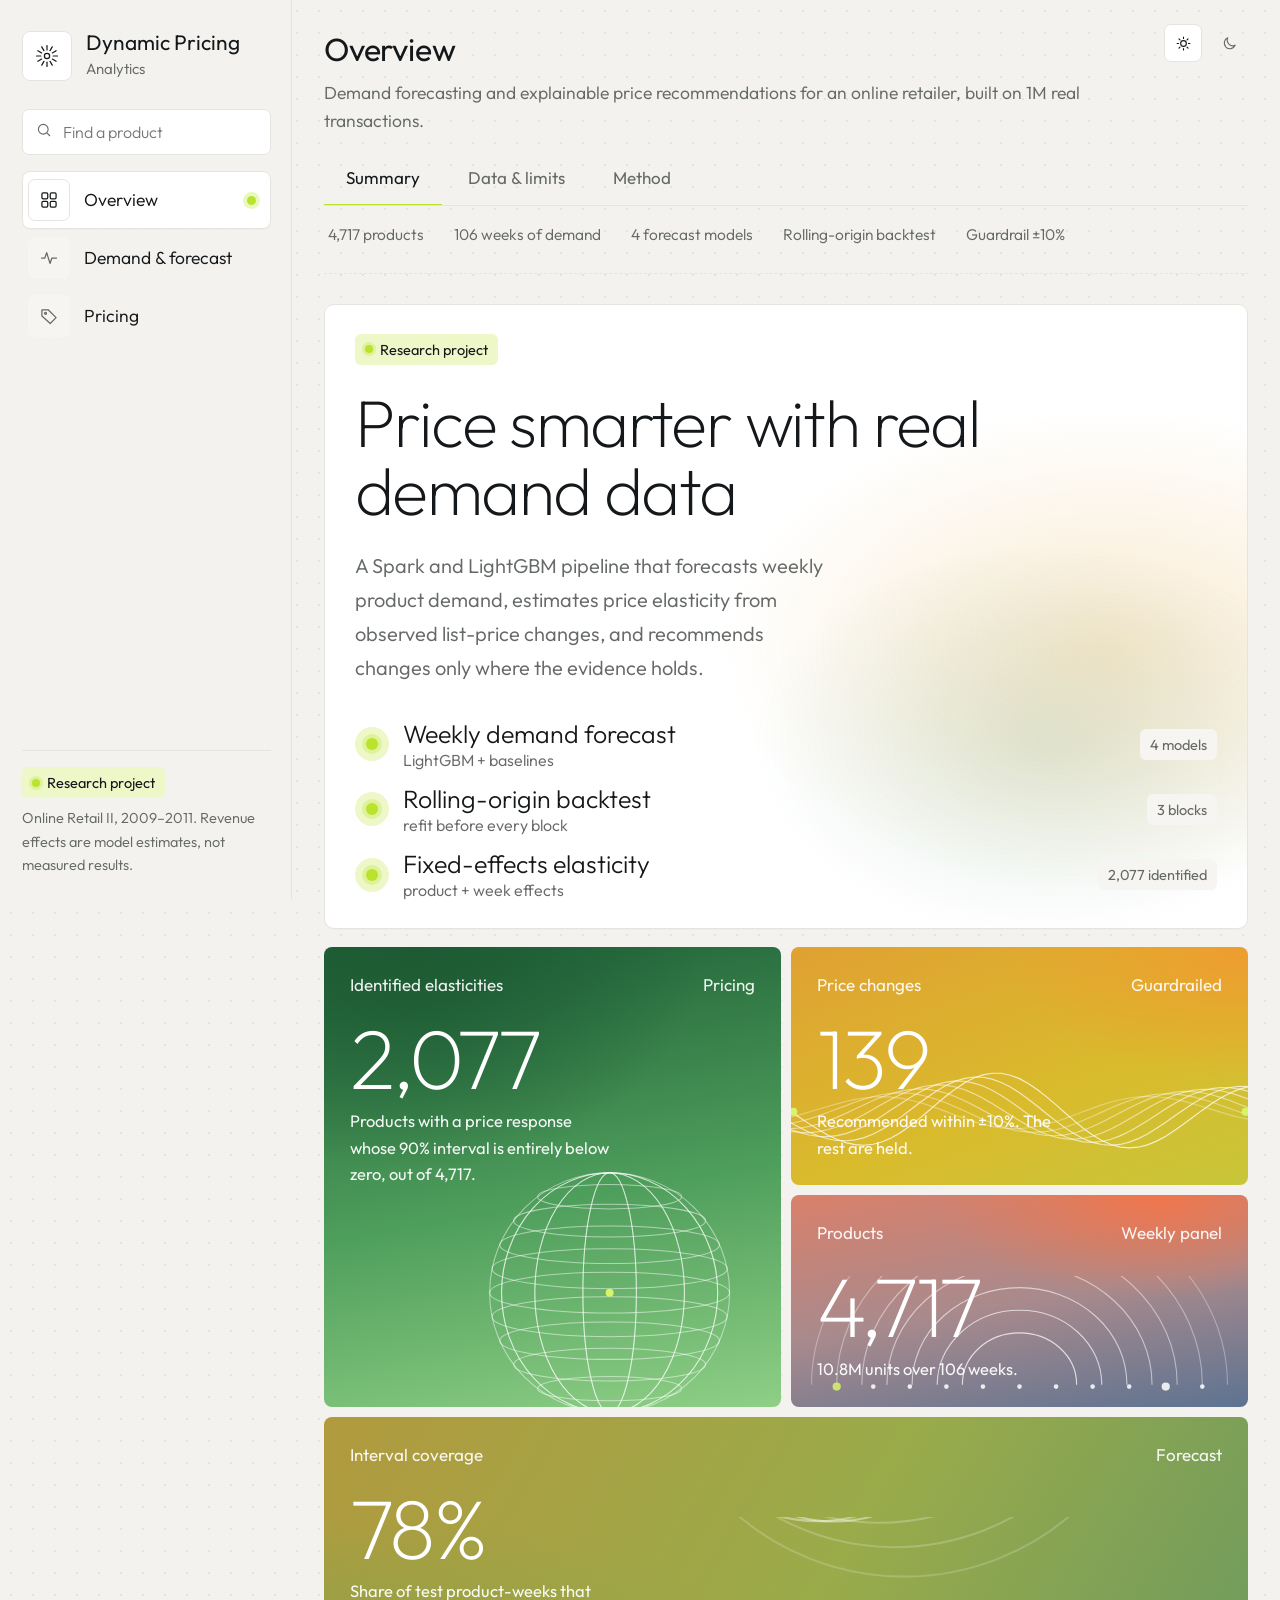
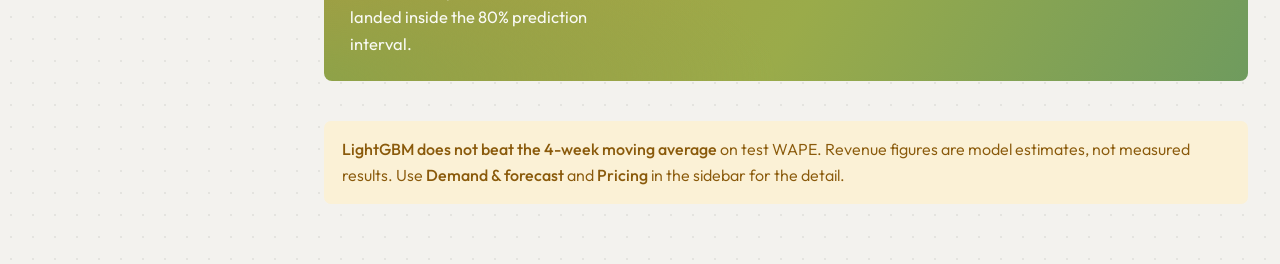
==== commit 0faa9160: "Website: larger type, roomier layout, two charts per row at most Co-Authored-By: Claude Sonnet 5.5 <" ====
--- a/site/index.html
+++ b/site/index.html
@@ -1 +1 @@
-<!doctype html><html lang="en"><head><meta charset="utf-8"><meta name="viewport" content="width=device-width,initial-scale=1"><title>Overview · Dynamic Pricing Analytics</title><link rel="preconnect" href="https://fonts.googleapis.com"><link rel="stylesheet" href="https://fonts.googleapis.com/css2?family=Outfit:wght@200;300;400;500&display=swap"><link rel="stylesheet" href="assets/style.css"><script src="vendor/chart.umd.js"></script><script src="data/overview.js"></script><script src="data/forecast.js"></script><script src="data/pricing.js"></script><script src="data/data.js"></script><script src="data/search.js"></script><script src="assets/app.js"></script></head><body><script src="assets/summary.js"></script><script src="assets/data.js"></script><script src="assets/about.js"></script><script src="assets/index.js"></script></body></html>
+<!doctype html><html lang="en"><head><meta charset="utf-8"><meta name="viewport" content="width=device-width,initial-scale=1"><title>Overview · Dynamic Pricing Analytics</title><link rel="preconnect" href="https://fonts.googleapis.com"><link rel="stylesheet" href="https://fonts.googleapis.com/css2?family=Outfit:wght@200..500&display=swap"><link rel="stylesheet" href="assets/style.css"><script src="vendor/chart.umd.js"></script><script src="data/overview.js"></script><script src="data/forecast.js"></script><script src="data/pricing.js"></script><script src="data/data.js"></script><script src="data/search.js"></script><script src="assets/app.js"></script></head><body><script src="assets/summary.js"></script><script src="assets/data.js"></script><script src="assets/about.js"></script><script src="assets/index.js"></script></body></html>
--- a/site/assets/style.css
+++ b/site/assets/style.css
@@ -161,3 +161,48 @@
 .tabs button{background:none;border:0;border-bottom:2px solid transparent;padding:11px 18px;font:inherit;font-weight:400;font-size:15.5px;color:var(--muted);cursor:pointer;margin-bottom:-1px;white-space:nowrap}
 .tabs button:hover{color:var(--ink)}.tabs button.on{color:var(--ink);border-bottom-color:var(--lime)}
 .tags{margin-top:0;padding-top:14px}
+/* ---- Roomier layout and larger type ---- */
+body{font-size:17px;font-weight:350;line-height:1.6}
+:root{--muted:#666a67}
+:root[data-theme="dark"]{--muted:#a0a6a0}
+@media (prefers-color-scheme: dark){:root:not([data-theme="light"]){--muted:#a0a6a0}}
+.side{width:auto;padding:30px 20px 24px 22px}
+.brand b{font-size:21px}.brand small{font-size:15px}
+.nav a{font-size:17.5px;gap:14px;padding:7px 12px 7px 5px}.nav a .ico{width:42px;height:42px}.nav a svg{width:20px;height:20px}
+.nav-label{font-size:12px}
+.gsearch input{font-size:16px;height:46px}
+.side-foot{font-size:14.5px}
+.main{padding:28px 56px 72px;max-width:1360px;margin:0 auto;width:100%}
+.head h1{font-size:32px}.head p{font-size:17.5px;max-width:760px;margin-top:4px}
+.tabs button{font-size:17px;padding:13px 22px}
+.tags{font-size:15.5px;padding:16px 0 26px;margin-bottom:30px}
+.grid{gap:28px}.mt{margin-top:28px}.mt2{margin-top:40px}
+.card{padding:28px 30px;border-radius:10px}
+.card h3{font-size:21px}.card .sub{font-size:15.5px;margin-top:4px}
+.card-head{margin-bottom:22px}
+.chip{font-size:14.5px}
+.banner p{font-size:16.5px}.banner .ic{width:52px;height:52px}
+.note{font-size:16px;padding:16px 18px}
+.src{font-size:14px;margin-top:14px}
+.stat-line,.legend .row,.bar-row .l{font-size:16.5px}
+td{font-size:16px;padding:14px 14px}th{font-size:14.5px;padding:12px 14px}
+.tag{font-size:14px;padding:3px 10px}
+.seg button{font-size:15px;padding:8px 16px}
+select,input[type=text]{height:46px;font-size:16px}
+.picker select{height:54px;font-size:17px}.picker label{font-size:16px}
+.chart{height:380px}.chart.sm{height:300px}.chart.lg{height:440px}.chart.xl{height:480px}.chart.xs{height:190px}
+.tile{padding:24px 26px}.tile .k{font-size:17px}.tile .d{font-size:16.5px;max-width:260px}.tile .n.s{font-size:60px}
+.tile.mini{min-height:170px}.tile.mini .n{font-size:54px}
+.hero-copy p.lead{font-size:20px}.feat .t{font-size:25px}.feat .s{font-size:16px}
+.heat{font-size:13px}.scale{font-size:13.5px}
+.flow .step small{font-size:14.5px}.flow .step i{font-size:12px}
+.pager{font-size:15px}.pager button{height:36px}
+.sim-out b{font-size:24px}.sim-out small{font-size:14px}
+/* at most two charts per row; an odd last card spans the full width */
+.g3{grid-template-columns:repeat(2,minmax(0,1fr))}
+.g3>.card:last-child:nth-child(odd){grid-column:1/-1}
+.g4>.card:last-child:nth-child(odd){grid-column:auto}
+@media(max-width:1280px){.main{padding:24px 32px 60px}}
+@media(max-width:980px){.main{padding:18px 16px 40px;padding-left:max(16px,env(safe-area-inset-left,0px));padding-right:max(16px,env(safe-area-inset-right,0px))}.g3{grid-template-columns:1fr}.chart{height:320px}.chart.lg,.chart.xl{height:360px}}
+.seg{flex-wrap:nowrap}.seg button{white-space:nowrap}
+.card-head{flex-wrap:wrap}
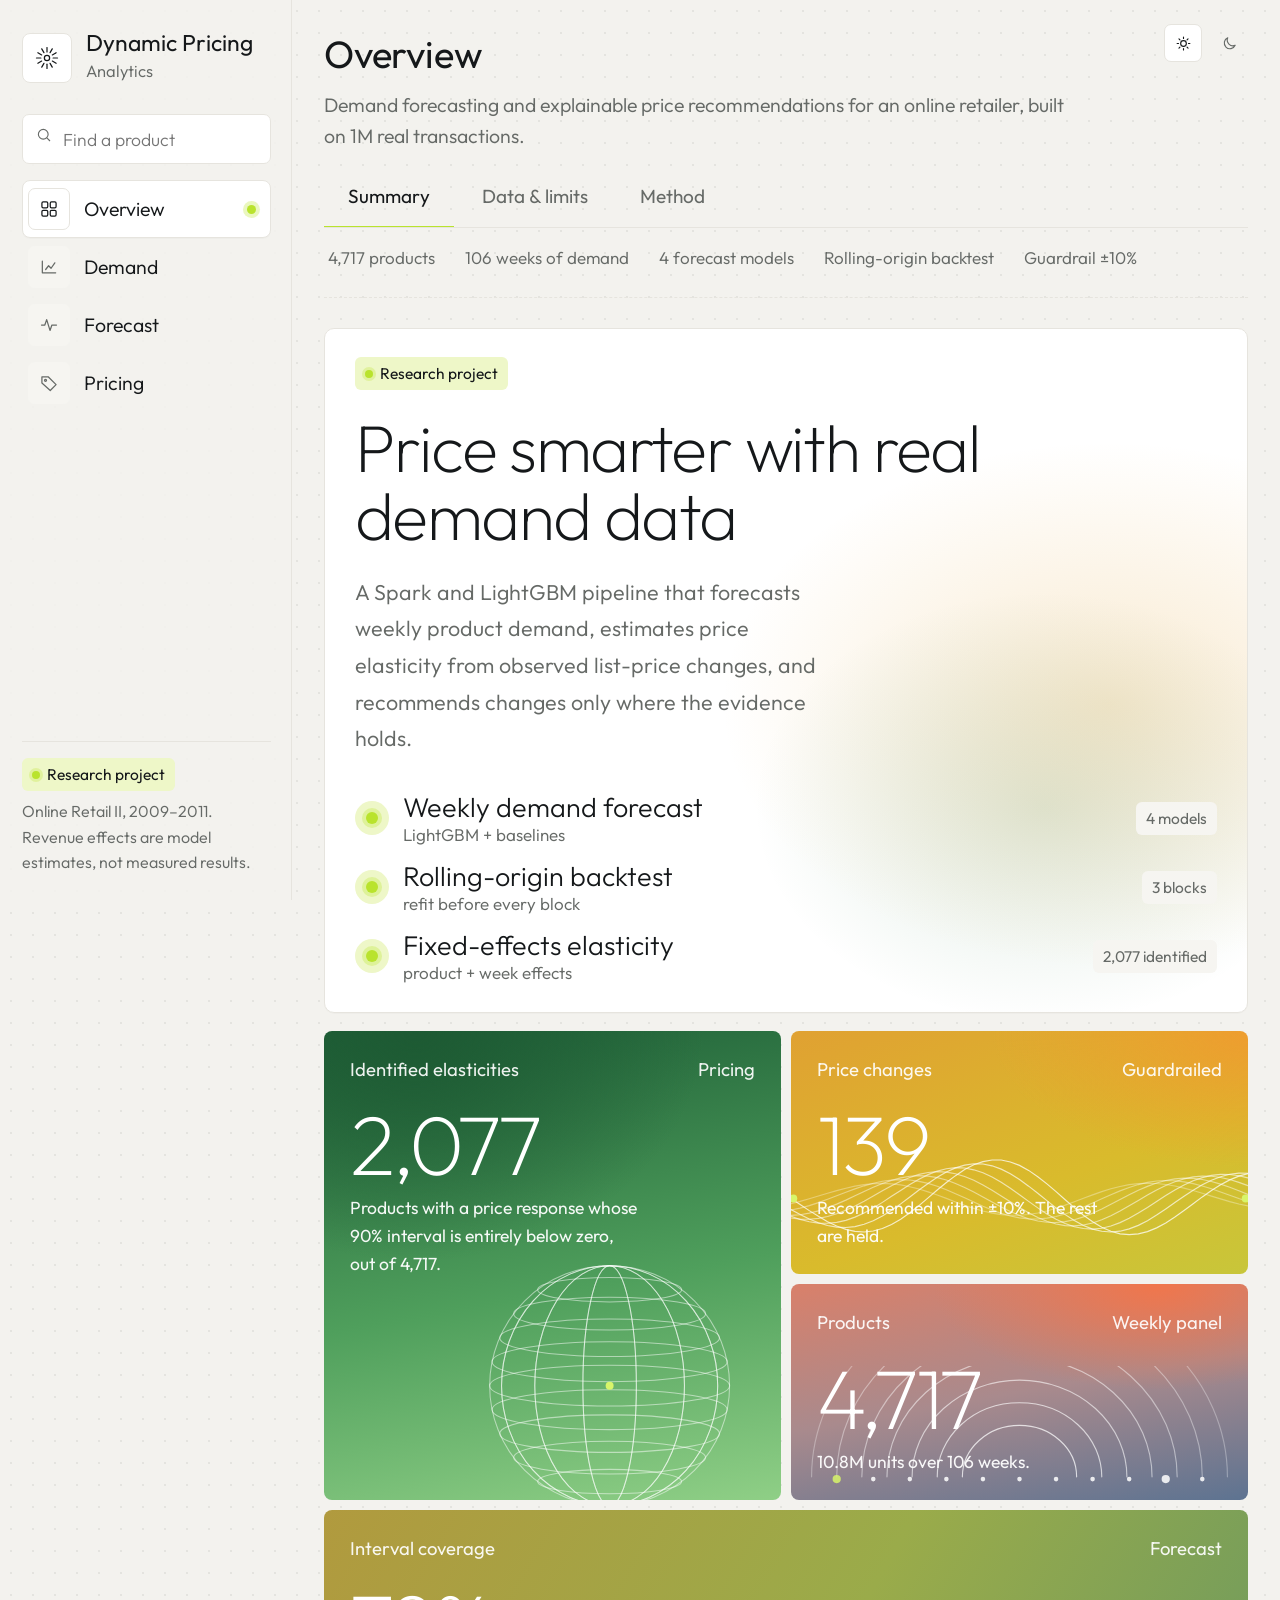
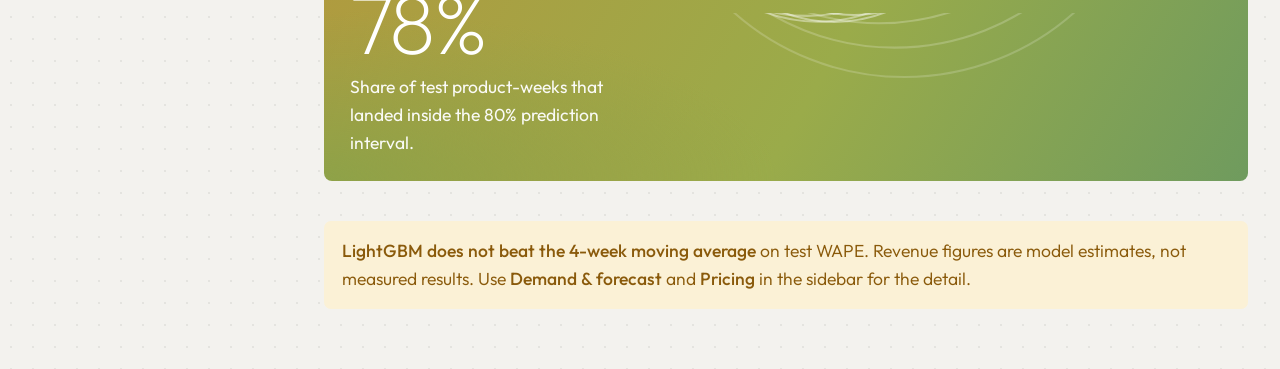
==== commit 3f246572: "Website: four named pages and larger type Co-Authored-By: Claude Sonnet 5.5 <noreply@anthropic.com> " ====
--- a/site/index.html
+++ b/site/index.html
@@ -1 +1 @@
-<!doctype html><html lang="en"><head><meta charset="utf-8"><meta name="viewport" content="width=device-width,initial-scale=1"><title>Overview · Dynamic Pricing Analytics</title><link rel="preconnect" href="https://fonts.googleapis.com"><link rel="stylesheet" href="https://fonts.googleapis.com/css2?family=Outfit:wght@200..500&display=swap"><link rel="stylesheet" href="assets/style.css"><script src="vendor/chart.umd.js"></script><script src="data/overview.js"></script><script src="data/forecast.js"></script><script src="data/pricing.js"></script><script src="data/data.js"></script><script src="data/search.js"></script><script src="assets/app.js"></script></head><body><script src="assets/summary.js"></script><script src="assets/data.js"></script><script src="assets/about.js"></script><script src="assets/index.js"></script></body></html>
+<!doctype html><html lang="en"><head><meta charset="utf-8"><meta name="viewport" content="width=device-width,initial-scale=1"><title>Overview · Dynamic Pricing Analytics</title><link rel="preconnect" href="https://fonts.googleapis.com"><link rel="stylesheet" href="https://fonts.googleapis.com/css2?family=Outfit:wght@200..500&display=swap"><link rel="stylesheet" href="assets/style.css"><script src="vendor/chart.umd.js"></script><script src="data/overview.js"></script><script src="data/forecast.js"></script><script src="data/pricing.js"></script><script src="data/data.js"></script><script src="data/search.js"></script><script src="assets/app.js"></script></head><body><script src="assets/summary.js"></script><script src="assets/data.js"></script><script src="assets/about.js"></script><script src="assets/p_index.js"></script></body></html>
--- a/site/assets/style.css
+++ b/site/assets/style.css
@@ -206,3 +206,25 @@
 @media(max-width:980px){.main{padding:18px 16px 40px;padding-left:max(16px,env(safe-area-inset-left,0px));padding-right:max(16px,env(safe-area-inset-right,0px))}.g3{grid-template-columns:1fr}.chart{height:320px}.chart.lg,.chart.xl{height:360px}}
 .seg{flex-wrap:nowrap}.seg button{white-space:nowrap}
 .card-head{flex-wrap:wrap}
+/* ---- Larger type, second pass ---- */
+body{font-size:18.5px}
+.brand b{font-size:23px}.brand small{font-size:16.5px}
+.nav a{font-size:19.5px}.nav-label{font-size:13px}
+.gsearch input{font-size:17.5px;height:50px}
+.side-foot{font-size:16px}
+.head h1{font-size:38px}.head p{font-size:19.5px}
+.tabs button{font-size:19px;padding:14px 24px}
+.tags{font-size:17px}
+.card h3{font-size:23.5px}.card .sub{font-size:17px}
+.banner p{font-size:18px}.note{font-size:17.5px}.src{font-size:15.5px}
+.stat-line,.legend .row,.bar-row .l{font-size:18px}
+td{font-size:17.5px}th{font-size:15.5px}
+.tag{font-size:15px}.chip{font-size:15.5px}
+.seg button{font-size:16.5px}
+select,input[type=text]{font-size:17.5px;height:50px}.picker select{font-size:18.5px;height:58px}.picker label{font-size:17.5px}
+.tile .k{font-size:18.5px}.tile .d{font-size:17.5px;max-width:290px}.tile.mini .n{font-size:60px}.tile .n.s{font-size:64px}
+.hero-copy p.lead{font-size:21.5px}.feat .t{font-size:27px}.feat .s{font-size:17px}
+.heat{font-size:14.5px}.scale{font-size:14.5px}
+.flow .step small{font-size:15.5px}
+.pager{font-size:16.5px}.sim-out b{font-size:26px}.sim-out small{font-size:15.5px}
+.results a{font-size:16.5px}
